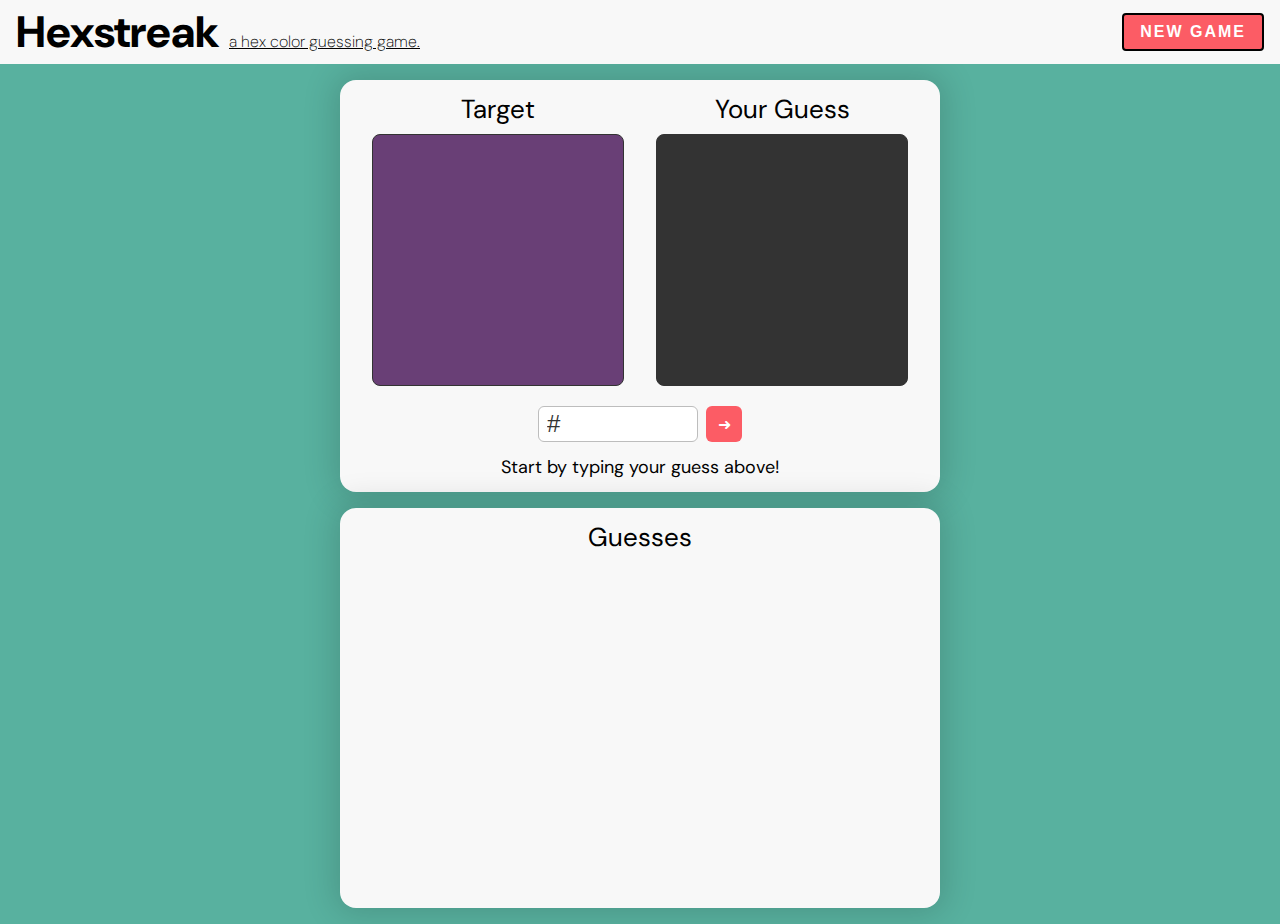
==== hexstreak/index.html @ 243b7409 "add hexstreak project" ====
<!DOCTYPE html>
<html lang="en">
    <head>
        <meta charset="UTF-8">
        <meta name="viewport" content="width=device-width, initial-scale=1.0">
        <title>Hexstreak</title>
        <script src="script.js" defer></script>
        <link rel="stylesheet" href="reset.css">
        <link rel="stylesheet" href="style.css">
        <link rel="preconnect" href="https://fonts.googleapis.com">
        <link rel="preconnect" href="https://fonts.gstatic.com" crossorigin>
        <link href="https://fonts.googleapis.com/css2?family=DM+Sans:opsz,wght@9..40,400;9..40,600;9..40,200&display=swap" rel="stylesheet">
    </head>
    <body>
        <header>
            <h1>Hexstreak <span>a hex color guessing game.</span></h1>
            <button type="button" id="new-game">New game</button>
        </header>
        <main>
            <section>
                <div class="target-guess-group">
                    <div class="target">
                        <h2 class="title">Target</h2>
                        <div class="color"></div>
                    </div>
                    <div class="guess">
                        <h2 class="title">Your Guess</h2>
                        <div class="color"></div>
                    </div>
                </div>
                <div class="input-section">
                    <div class="input-and-button">
                        <input type="text" name="input" id="input" maxlength="7" value="#">
                        <button class="submit">➜</button>
                    </div>
                    <p class="status-text">Start by typing your guess above!</p>
                </div>
            </section>
            <section>
                <h2>Guesses</h2>
                <div id="rows-inject"></div>
            </section>
        </main>
    </body>
</html>
---- hexstreak/style.css ----
:root {
    --bg-teal: #58b19f;
    --white: #ffffff;
    --off-white: #f8f8f8;
    --light-grey: #bdbdbd;
    --dark-grey: #333333;
    --black: #000000;
    --red: #fc5c65;
    --font: "DM Sans", sans-serif;
}

*,
*:before,
*:after {
    box-sizing: border-box;
    -moz-box-sizing: border-box;
    -webkit-box-sizing: border-box;
    -ms-box-sizing: border-box;
}

body {
    background-color: var(--bg-teal);
    font-family: var(--font);
}

main {
    display: flex;
    flex-direction: column;
    gap: 1rem;
    align-items: center;
    padding: 1rem 0.5rem;
}

header {
    background-color: var(--off-white);
    height: 4rem;
    color: var(--black);
    position: sticky;
    top: 0;
    width: 100%;
    z-index: 999;
    display: flex;
    align-items: center;
    justify-content: space-between;
    column-gap: 1rem;
    font-size: 2.75rem;
    font-weight: 800;
    padding: 1rem;
}
header h1 span {
    font-size: 1rem;
    font-weight: 200;
    text-decoration: underline;
}

header button {
    outline: none;
    border: 0.175rem solid var(--black);
    border-radius: 0.25rem;
    background-color: var(--red);
    padding: 0.5rem 1rem;
    font-size: 1rem;
    color: var(--white);
    cursor: pointer;
    text-transform: uppercase;
    font-weight: bold;
    letter-spacing: 0.125rem;
    transition: background-color 0.2s ease;
}

header button:hover {
    background-color: var(--dark-grey);
}

section {
    display: flex;
    flex-direction: column;
    align-items: center;
    text-align: center;
    width: 100%;
    max-width: 37.5rem;
    border-radius: 1rem;
    background-color: var(--off-white);
    padding: 1rem 2rem;
    row-gap: 1.25rem;
    -webkit-box-shadow: 0px 0px 32px 6px rgba(0, 0, 0, 0.15);
    box-shadow: 0px 0px 32px 6px rgba(0, 0, 0, 0.15);
}

main .target-guess-group {
    display: flex;
    justify-content: space-between;
    align-items: end;
    width: 100%;
    column-gap: 2rem;
}

main section h2 {
    margin-bottom: 0.75rem;
    font-size: 1.625rem;
    text-align: center;
}

.target-guess-group div.target,
.target-guess-group div.guess {
    flex: 1 1 0;
}

.target-guess-group .color {
    background-color: var(--dark-grey);
    border-radius: 0.5rem;
    border: 1.5px solid var(--dark-grey);
    aspect-ratio: 1/1;
}

div.input-and-button {
    display: flex;
    column-gap: 0.5rem;
}

.input-and-button input {
    width: 10rem;
    letter-spacing: 0.125rem;
    height: 2.25rem;
    background-color: var(--white);
    color: var(--dark-grey);
    border: 1px solid var(--light-grey);
    font-size: 1.5rem;
    border-radius: 0.375rem;
    outline: none;
    padding-left: 0.5rem;
    text-transform: uppercase;
}

.input-section {
    display: flex;
    flex-direction: column;
    align-items: center;
    justify-content: center;
}

.input-section .status-text {
    margin-top: 1rem;
    font-size: 1.125rem;
}

.input-and-button button {
    background-color: var(--red);
    color: var(--white);
    border: none;
    font-size: 1rem;
    border-radius: 0.375rem;
    outline: none;
    padding: 0;
    margin: 0;
    height: 2.25rem;
    width: 2.25rem;
    cursor: pointer;
}

section:nth-of-type(2) {
    min-height: 25rem;
}

section:nth-of-type(2) > div#rows-inject {
    display: flex;
    flex-direction: column;
    row-gap: 0.75rem;
    width: 100%;
}

section:nth-of-type(2) > div > div {
    width: 100%;
    max-width: 37.5rem;
    display: flex;
    justify-content: center;
    column-gap: 0.5rem;
    height: 5rem;
    padding-bottom: 0.75rem;
}

section:nth-of-type(2) > div > :not(:last-child) {
    border-bottom: 0.075rem solid var(--light-grey);
}

section:nth-of-type(2) div > div > div {
    text-align: center;
    font-weight: bold;
    border-radius: 8px;
    font-size: 1.4rem;
    text-transform: uppercase;
    background-color: var(--white);
    padding: 6px;
    display: flex;
    flex: 1 1 0%;
    flex-direction: column;
    justify-content: space-around;
}

/* Media Queries */
@media (max-width: 768px) {
    header button {
        padding: 0.5rem 1rem;
        font-size: 0.875rem;
    }
}

/* Selection */
*::selection {
    color: var(--white);
    background-color: var(--bg-teal);
}
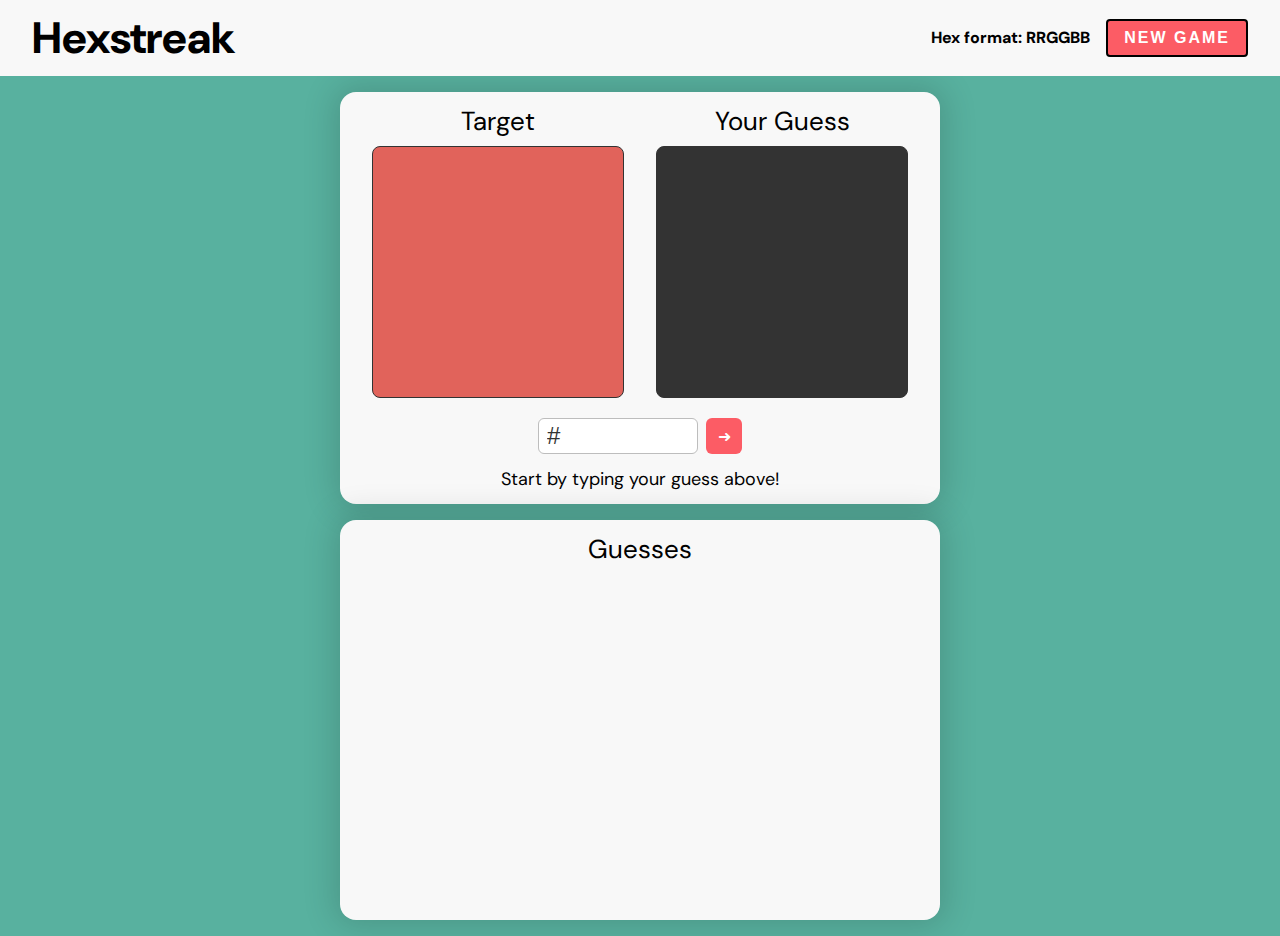
==== commit 2925b3a6: "new version" ====
--- a/hexstreak/index.html
+++ b/hexstreak/index.html
@@ -4,17 +4,20 @@
         <meta charset="UTF-8">
         <meta name="viewport" content="width=device-width, initial-scale=1.0">
         <title>Hexstreak</title>
-        <script src="script.js" defer></script>
+        <script  src="script.js" defer></script>
         <link rel="stylesheet" href="reset.css">
         <link rel="stylesheet" href="style.css">
         <link rel="preconnect" href="https://fonts.googleapis.com">
         <link rel="preconnect" href="https://fonts.gstatic.com" crossorigin>
-        <link href="https://fonts.googleapis.com/css2?family=DM+Sans:opsz,wght@9..40,400;9..40,600;9..40,200&display=swap" rel="stylesheet">
+        <link href="https://fonts.googleapis.com/css2?family=DM+Sans:opsz,wght@9..40,400;9..40,600&display=swap" rel="stylesheet">
     </head>
     <body>
         <header>
-            <h1>Hexstreak <span>a hex color guessing game.</span></h1>
-            <button type="button" id="new-game">New game</button>
+            <h1>Hexstreak</h1>
+            <div>
+                <p title="For example, full red is represented as FF0000, full green as 00FF00, and full blue as 0000FF">Hex format: RRGGBB</p>
+                <button type="button" id="new-game">New game</button>
+            </div>
         </header>
         <main>
             <section>
--- a/hexstreak/style.css
+++ b/hexstreak/style.css
@@ -33,24 +33,30 @@
 
 header {
     background-color: var(--off-white);
-    height: 4rem;
+    height: 100%;
     color: var(--black);
     position: sticky;
     top: 0;
     width: 100%;
     z-index: 999;
     display: flex;
+    flex-wrap: wrap;
     align-items: center;
     justify-content: space-between;
-    column-gap: 1rem;
+    gap: 1rem;
     font-size: 2.75rem;
     font-weight: 800;
-    padding: 1rem;
-}
-header h1 span {
+    padding: 1rem 2rem;
+}
+
+header div {
+    display: flex;
+    align-items: center;
+    column-gap: 1rem;
+}
+
+header div p {
     font-size: 1rem;
-    font-weight: 200;
-    text-decoration: underline;
 }
 
 header button {
@@ -66,6 +72,11 @@
     font-weight: bold;
     letter-spacing: 0.125rem;
     transition: background-color 0.2s ease;
+}
+
+header button:not(:last-child) {
+    background-color: var(--light-grey);
+    color: var(--white);
 }
 
 header button:hover {
@@ -205,6 +216,12 @@
     }
 }
 
+@media (max-width: 642px) {
+    header p {
+        display: none;
+    }
+}
+
 /* Selection */
 *::selection {
     color: var(--white);
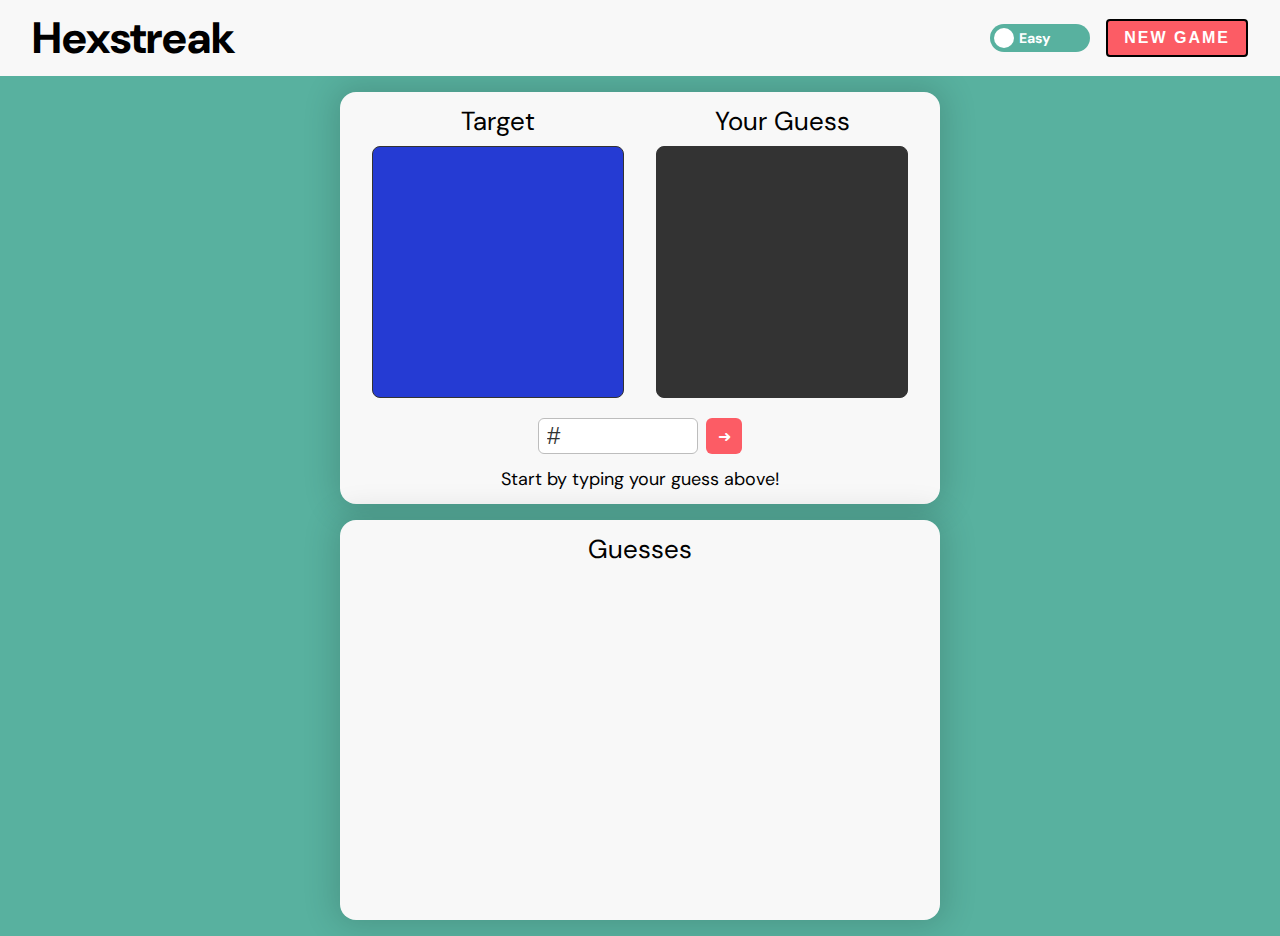
==== commit a0f3a261: "add hardcore and easy mode" ====
--- a/hexstreak/index.html
+++ b/hexstreak/index.html
@@ -1,21 +1,27 @@
 <!DOCTYPE html>
 <html lang="en">
     <head>
-        <meta charset="UTF-8">
-        <meta name="viewport" content="width=device-width, initial-scale=1.0">
+        <meta charset="UTF-8" />
+        <meta name="viewport" content="width=device-width, initial-scale=1.0" />
         <title>Hexstreak</title>
-        <script  src="script.js" defer></script>
-        <link rel="stylesheet" href="reset.css">
-        <link rel="stylesheet" href="style.css">
-        <link rel="preconnect" href="https://fonts.googleapis.com">
-        <link rel="preconnect" href="https://fonts.gstatic.com" crossorigin>
-        <link href="https://fonts.googleapis.com/css2?family=DM+Sans:opsz,wght@9..40,400;9..40,600&display=swap" rel="stylesheet">
+        <script src="script.js" defer></script>
+        <link rel="stylesheet" href="reset.css" />
+        <link rel="stylesheet" href="style.css" />
+        <link rel="preconnect" href="https://fonts.googleapis.com" />
+        <link rel="preconnect" href="https://fonts.gstatic.com" crossorigin />
+        <link
+            href="https://fonts.googleapis.com/css2?family=DM+Sans:opsz,wght@9..40,400;9..40,600&display=swap"
+            rel="stylesheet"
+        />
     </head>
     <body>
         <header>
             <h1>Hexstreak</h1>
             <div>
-                <p title="For example, full red is represented as FF0000, full green as 00FF00, and full blue as 0000FF">Hex format: RRGGBB</p>
+                <label class="switch">
+                    <input type="checkbox" id="togBtn" />
+                    <div class="slider round"></div>
+                </label>
                 <button type="button" id="new-game">New game</button>
             </div>
         </header>
@@ -33,7 +39,13 @@
                 </div>
                 <div class="input-section">
                     <div class="input-and-button">
-                        <input type="text" name="input" id="input" maxlength="7" value="#">
+                        <input
+                            type="text"
+                            name="input"
+                            id="input"
+                            maxlength="7"
+                            value="#"
+                        />
                         <button class="submit">➜</button>
                     </div>
                     <p class="status-text">Start by typing your guess above!</p>
--- a/hexstreak/style.css
+++ b/hexstreak/style.css
@@ -227,3 +227,77 @@
     color: var(--white);
     background-color: var(--bg-teal);
 }
+
+/* Sliders */
+.switch {
+    position: relative;
+    display: inline-block;
+    width: 100px;
+    height: 28px;
+}
+
+.switch input {
+    display: none;
+}
+
+.slider {
+    position: absolute;
+    cursor: pointer;
+    top: 0;
+    left: 0;
+    right: 0;
+    bottom: 0;
+    background-color: var(--bg-teal);
+    -webkit-transition: 0.4s;
+    transition: 0.4s;
+    border-radius: 34px;
+}
+
+.slider:before {
+    position: absolute;
+    content: "";
+    height: 20px;
+    width: 20px;
+    left: 4px;
+    bottom: 4px;
+    background-color: white;
+    -webkit-transition: 0.4s;
+    transition: 0.4s;
+    border-radius: 50%;
+}
+
+input:checked + .slider {
+    background-color: var(--red);
+}
+
+input:focus + .slider {
+    box-shadow: 0 0 1px #2196f3;
+}
+
+input:checked + .slider:before {
+    -webkit-transform: translateX(16px);
+    -ms-transform: translateX(16px);
+    transform: translateX(72px);
+}
+
+/*------ ADDED CSS ---------*/
+.slider:after {
+    content: "Easy";
+    color: white;
+    display: block;
+    position: absolute;
+    transform: translate(-50%, -50%);
+    top: 50%;
+    left: 45%;
+    font-size: 0.875rem;
+}
+
+input:checked + .slider:after {
+    content: "Hardcore";
+    transform: translate(-50%, -50%);
+    top: 50%;
+    left: 40%;
+    font-sIze: 0.75rem;
+}
+
+/*--------- END --------*/
